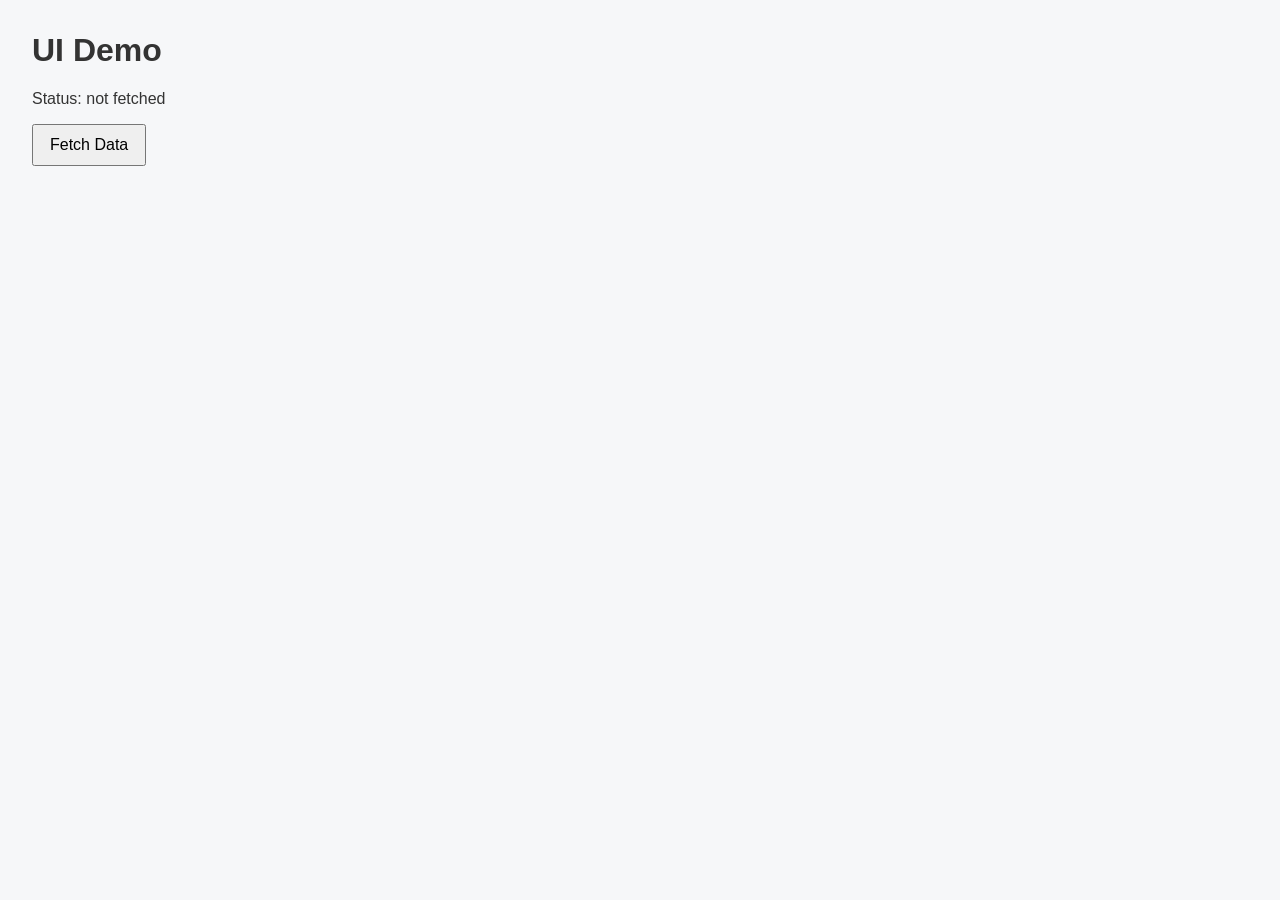
==== docs/index.html @ 7bee9abc "Initial static UI demo for GitHub Pages" ====
<!doctype html>
<html lang="en">
<head>
  <meta charset="UTF-8" />
  <meta name="viewport" content="width=device-width, initial-scale=1.0" />
  <title>UI Demo on GitHub Pages</title>
  <link rel="stylesheet" href="styles.css" />
</head>
<body>
  <header><h1>UI Demo</h1></header>
  <main>
    <p id="status">Status: not fetched</p>
    <button id="fetchBtn">Fetch Data</button>
    <pre id="output" aria-live="polite"></pre>
  </main>
  <script src="app.js"></script>
</body>
</html>
---- docs/styles.css ----
body { font-family: Arial, sans-serif; margin: 2rem; background: #f6f7f9; color: #333; }
header { margin-bottom: 1rem; }
button { padding: 0.6rem 1rem; font-size: 1rem; }
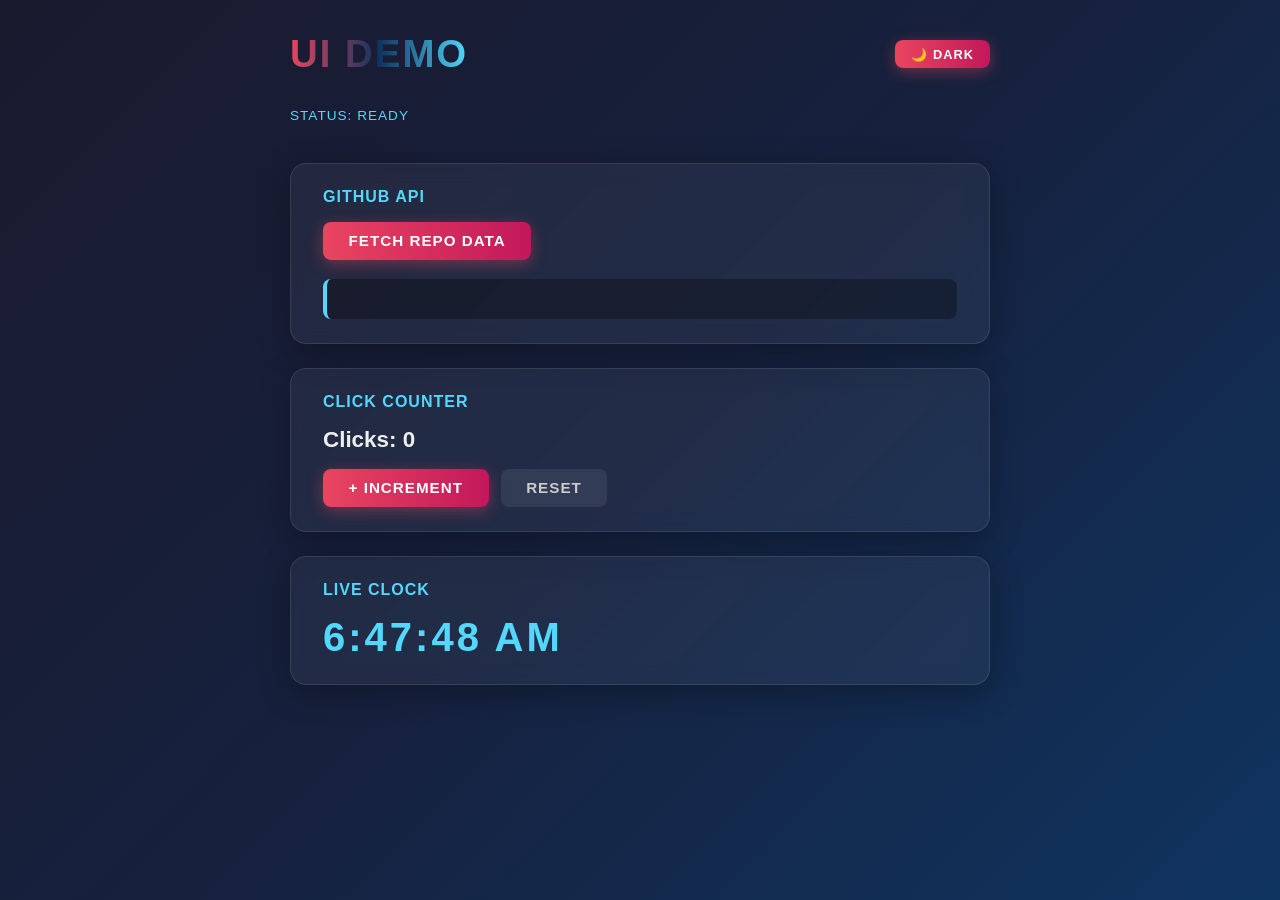
==== commit a4e4ae87: "fix: workflow permissions + add counter, clock, theme toggle (closes #2) - Add 'permissions: content" ====
--- a/docs/index.html
+++ b/docs/index.html
@@ -1,5 +1,5 @@
 <!doctype html>
-<html lang="en">
+<html lang="en" data-theme="dark">
 <head>
   <meta charset="UTF-8" />
   <meta name="viewport" content="width=device-width, initial-scale=1.0" />
@@ -7,12 +7,34 @@
   <link rel="stylesheet" href="styles.css" />
 </head>
 <body>
-  <header><h1>UI Demo</h1></header>
+  <header>
+    <h1>UI Demo</h1>
+    <button id="themeToggle" aria-label="Toggle theme">🌙 Dark</button>
+  </header>
   <main>
-    <p id="status">Status: not fetched</p>
-    <button id="fetchBtn">Fetch Data</button>
-    <pre id="output" aria-live="polite"></pre>
+    <p id="status">Status: ready</p>
+
+    <section class="card">
+      <h2>GitHub API</h2>
+      <button id="fetchBtn">Fetch Repo Data</button>
+      <pre id="output" aria-live="polite"></pre>
+    </section>
+
+    <section class="card">
+      <h2>Click Counter</h2>
+      <p class="counter-display">Clicks: <span id="count">0</span></p>
+      <div class="btn-row">
+        <button id="incrementBtn">+ Increment</button>
+        <button id="resetBtn" class="secondary">Reset</button>
+      </div>
+    </section>
+
+    <section class="card">
+      <h2>Live Clock</h2>
+      <p id="clock" class="clock">--:--:--</p>
+    </section>
   </main>
+
   <script src="app.js"></script>
 </body>
-</html>+</html>
--- a/docs/styles.css
+++ b/docs/styles.css
@@ -1,3 +1,161 @@
-body { font-family: Arial, sans-serif; margin: 2rem; background: #f6f7f9; color: #333; }
-header { margin-bottom: 1rem; }
-button { padding: 0.6rem 1rem; font-size: 1rem; }
+/* === Variables === */
+:root {
+  --bg: linear-gradient(135deg, #1a1a2e 0%, #16213e 50%, #0f3460 100%);
+  --card-bg: rgba(255, 255, 255, 0.05);
+  --card-border: rgba(255, 255, 255, 0.1);
+  --text: #eee;
+  --subtext: #53d8fb;
+  --accent: linear-gradient(90deg, #e94560, #c2185b);
+  --accent-shadow: rgba(233, 69, 96, 0.4);
+  --pre-bg: rgba(0, 0, 0, 0.3);
+  --pre-text: #a8edea;
+  --pre-border: #53d8fb;
+  --secondary-bg: rgba(255,255,255,0.08);
+  --secondary-text: #ccc;
+}
+
+[data-theme="light"] {
+  --bg: linear-gradient(135deg, #e8eaf6 0%, #e3f2fd 50%, #bbdefb 100%);
+  --card-bg: rgba(255, 255, 255, 0.75);
+  --card-border: rgba(0, 0, 0, 0.1);
+  --text: #1a1a2e;
+  --subtext: #0f3460;
+  --pre-bg: rgba(0, 0, 0, 0.05);
+  --pre-text: #c2185b;
+  --pre-border: #0f3460;
+  --secondary-bg: rgba(0,0,0,0.08);
+  --secondary-text: #333;
+}
+
+/* === Reset & Base === */
+*, *::before, *::after { box-sizing: border-box; margin: 0; padding: 0; }
+
+body {
+  font-family: 'Segoe UI', Arial, sans-serif;
+  background: var(--bg);
+  min-height: 100vh;
+  color: var(--text);
+  display: flex;
+  flex-direction: column;
+  align-items: center;
+  padding: 2rem;
+  transition: background 0.3s;
+}
+
+/* === Header === */
+header {
+  width: 100%;
+  max-width: 700px;
+  display: flex;
+  align-items: center;
+  justify-content: space-between;
+  margin-bottom: 2rem;
+}
+
+header h1 {
+  font-size: 2.4rem;
+  background: linear-gradient(90deg, #e94560, #0f3460, #53d8fb);
+  -webkit-background-clip: text;
+  -webkit-text-fill-color: transparent;
+  background-clip: text;
+  letter-spacing: 2px;
+  text-transform: uppercase;
+}
+
+/* === Main === */
+main {
+  display: flex;
+  flex-direction: column;
+  gap: 1.5rem;
+  width: 100%;
+  max-width: 700px;
+}
+
+/* === Cards === */
+.card {
+  background: var(--card-bg);
+  border: 1px solid var(--card-border);
+  backdrop-filter: blur(10px);
+  border-radius: 16px;
+  padding: 1.5rem 2rem;
+  box-shadow: 0 8px 32px rgba(0, 0, 0, 0.3);
+}
+
+.card h2 {
+  font-size: 1rem;
+  letter-spacing: 1px;
+  text-transform: uppercase;
+  color: var(--subtext);
+  margin-bottom: 1rem;
+}
+
+/* === Status === */
+#status {
+  font-size: 0.85rem;
+  color: var(--subtext);
+  margin-bottom: 1rem;
+  letter-spacing: 1px;
+  text-transform: uppercase;
+}
+
+/* === Buttons === */
+button {
+  padding: 0.65rem 1.6rem;
+  font-size: 0.95rem;
+  font-weight: bold;
+  border: none;
+  border-radius: 8px;
+  cursor: pointer;
+  background: var(--accent);
+  color: #fff;
+  letter-spacing: 1px;
+  text-transform: uppercase;
+  transition: transform 0.15s, box-shadow 0.15s;
+  box-shadow: 0 4px 15px var(--accent-shadow);
+}
+
+button:hover { transform: translateY(-2px); box-shadow: 0 6px 20px var(--accent-shadow); }
+button:active { transform: translateY(0); }
+
+button.secondary {
+  background: var(--secondary-bg);
+  color: var(--secondary-text);
+  box-shadow: none;
+}
+button.secondary:hover { box-shadow: none; opacity: 0.85; }
+
+#themeToggle {
+  font-size: 0.8rem;
+  padding: 0.4rem 1rem;
+}
+
+/* === Counter === */
+.counter-display {
+  font-size: 1.4rem;
+  margin-bottom: 1rem;
+  font-weight: 600;
+}
+.btn-row { display: flex; gap: 0.75rem; flex-wrap: wrap; }
+
+/* === Clock === */
+.clock {
+  font-size: 2.5rem;
+  font-variant-numeric: tabular-nums;
+  letter-spacing: 3px;
+  color: var(--subtext);
+  font-weight: 700;
+}
+
+/* === Output === */
+#output {
+  margin-top: 1.2rem;
+  background: var(--pre-bg);
+  border-left: 4px solid var(--pre-border);
+  border-radius: 8px;
+  padding: 1rem 1.2rem;
+  font-size: 0.9rem;
+  color: var(--pre-text);
+  white-space: pre-wrap;
+  min-height: 2.5rem;
+  line-height: 1.6;
+}
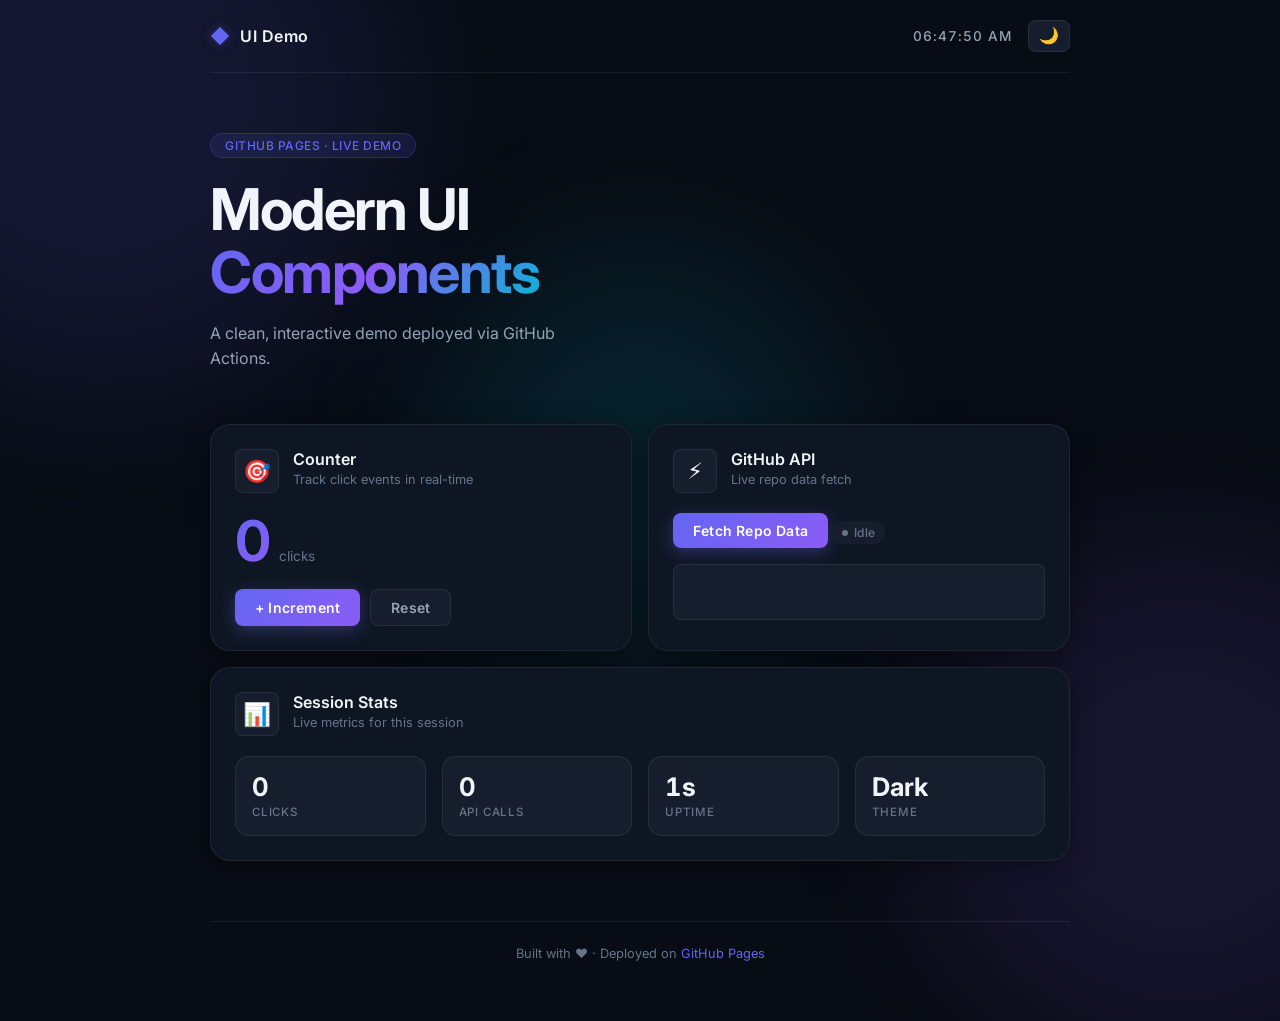
==== commit 29289051: "feat: modern UI redesign - Clean Inter font + CSS design tokens - Animated ambient background blobs " ====
--- a/docs/index.html
+++ b/docs/index.html
@@ -3,37 +3,111 @@
 <head>
   <meta charset="UTF-8" />
   <meta name="viewport" content="width=device-width, initial-scale=1.0" />
-  <title>UI Demo on GitHub Pages</title>
+  <title>UI Demo</title>
+  <link rel="preconnect" href="https://fonts.googleapis.com" />
+  <link rel="preconnect" href="https://fonts.gstatic.com" crossorigin />
+  <link href="https://fonts.googleapis.com/css2?family=Inter:wght@300;400;500;600;700&display=swap" rel="stylesheet" />
   <link rel="stylesheet" href="styles.css" />
 </head>
 <body>
-  <header>
-    <h1>UI Demo</h1>
-    <button id="themeToggle" aria-label="Toggle theme">🌙 Dark</button>
-  </header>
-  <main>
-    <p id="status">Status: ready</p>
+  <!-- Ambient background blobs -->
+  <div class="bg-blob blob-1"></div>
+  <div class="bg-blob blob-2"></div>
+  <div class="bg-blob blob-3"></div>
 
-    <section class="card">
-      <h2>GitHub API</h2>
-      <button id="fetchBtn">Fetch Repo Data</button>
-      <pre id="output" aria-live="polite"></pre>
+  <div class="app">
+    <!-- Navbar -->
+    <nav class="navbar">
+      <div class="nav-brand">
+        <span class="nav-logo">◆</span>
+        <span class="nav-title">UI Demo</span>
+      </div>
+      <div class="nav-actions">
+        <span id="clock" class="nav-clock">--:--:--</span>
+        <button id="themeToggle" class="icon-btn" aria-label="Toggle theme" title="Toggle theme">
+          <span class="theme-icon">🌙</span>
+        </button>
+      </div>
+    </nav>
+
+    <!-- Hero -->
+    <section class="hero">
+      <div class="hero-badge">GitHub Pages · Live Demo</div>
+      <h1 class="hero-title">Modern UI<br /><span class="gradient-text">Components</span></h1>
+      <p class="hero-sub">A clean, interactive demo deployed via GitHub Actions.</p>
     </section>
 
-    <section class="card">
-      <h2>Click Counter</h2>
-      <p class="counter-display">Clicks: <span id="count">0</span></p>
-      <div class="btn-row">
-        <button id="incrementBtn">+ Increment</button>
-        <button id="resetBtn" class="secondary">Reset</button>
+    <!-- Cards grid -->
+    <div class="grid">
+
+      <!-- Counter card -->
+      <div class="card">
+        <div class="card-header">
+          <div class="card-icon">🎯</div>
+          <div>
+            <h2 class="card-title">Counter</h2>
+            <p class="card-desc">Track click events in real-time</p>
+          </div>
+        </div>
+        <div class="counter-display">
+          <span id="count">0</span>
+          <span class="counter-label">clicks</span>
+        </div>
+        <div class="btn-row">
+          <button id="incrementBtn" class="btn btn-primary">+ Increment</button>
+          <button id="resetBtn" class="btn btn-ghost">Reset</button>
+        </div>
       </div>
-    </section>
 
-    <section class="card">
-      <h2>Live Clock</h2>
-      <p id="clock" class="clock">--:--:--</p>
-    </section>
-  </main>
+      <!-- GitHub API card -->
+      <div class="card">
+        <div class="card-header">
+          <div class="card-icon">⚡</div>
+          <div>
+            <h2 class="card-title">GitHub API</h2>
+            <p class="card-desc">Live repo data fetch</p>
+          </div>
+        </div>
+        <button id="fetchBtn" class="btn btn-primary" style="margin-bottom:1rem">Fetch Repo Data</button>
+        <div id="fetchStatus" class="status-pill status-idle">Idle</div>
+        <pre id="output" aria-live="polite"></pre>
+      </div>
+
+      <!-- Stats card -->
+      <div class="card card-wide">
+        <div class="card-header">
+          <div class="card-icon">📊</div>
+          <div>
+            <h2 class="card-title">Session Stats</h2>
+            <p class="card-desc">Live metrics for this session</p>
+          </div>
+        </div>
+        <div class="stats-grid">
+          <div class="stat">
+            <span class="stat-value" id="statClicks">0</span>
+            <span class="stat-label">Clicks</span>
+          </div>
+          <div class="stat">
+            <span class="stat-value" id="statFetches">0</span>
+            <span class="stat-label">API Calls</span>
+          </div>
+          <div class="stat">
+            <span class="stat-value" id="statUptime">0s</span>
+            <span class="stat-label">Uptime</span>
+          </div>
+          <div class="stat">
+            <span class="stat-value" id="statTheme">Dark</span>
+            <span class="stat-label">Theme</span>
+          </div>
+        </div>
+      </div>
+
+    </div>
+
+    <footer class="footer">
+      Built with ♥ · Deployed on <a href="https://pages.github.com" target="_blank">GitHub Pages</a>
+    </footer>
+  </div>
 
   <script src="app.js"></script>
 </body>
--- a/docs/styles.css
+++ b/docs/styles.css
@@ -1,161 +1,463 @@
-/* === Variables === */
+/* =============================================
+   TOKENS
+   ============================================= */
 :root {
-  --bg: linear-gradient(135deg, #1a1a2e 0%, #16213e 50%, #0f3460 100%);
-  --card-bg: rgba(255, 255, 255, 0.05);
-  --card-border: rgba(255, 255, 255, 0.1);
-  --text: #eee;
-  --subtext: #53d8fb;
-  --accent: linear-gradient(90deg, #e94560, #c2185b);
-  --accent-shadow: rgba(233, 69, 96, 0.4);
-  --pre-bg: rgba(0, 0, 0, 0.3);
-  --pre-text: #a8edea;
-  --pre-border: #53d8fb;
-  --secondary-bg: rgba(255,255,255,0.08);
-  --secondary-text: #ccc;
+  --font: 'Inter', system-ui, -apple-system, sans-serif;
+
+  /* Dark theme */
+  --bg:          #080c14;
+  --surface:     #0f1623;
+  --surface-2:   #161e2e;
+  --border:      rgba(255,255,255,0.07);
+  --border-hover:rgba(255,255,255,0.15);
+  --text-1:      #f1f5f9;
+  --text-2:      #94a3b8;
+  --text-3:      #64748b;
+
+  --accent:      #6366f1;
+  --accent-2:    #8b5cf6;
+  --accent-glow: rgba(99,102,241,0.35);
+  --accent-soft: rgba(99,102,241,0.12);
+
+  --green:       #10b981;
+  --yellow:      #f59e0b;
+  --red:         #ef4444;
+
+  --radius-sm:   8px;
+  --radius:      14px;
+  --radius-lg:   20px;
+
+  --shadow:      0 4px 24px rgba(0,0,0,0.4);
+  --shadow-lg:   0 12px 48px rgba(0,0,0,0.6);
 }
 
 [data-theme="light"] {
-  --bg: linear-gradient(135deg, #e8eaf6 0%, #e3f2fd 50%, #bbdefb 100%);
-  --card-bg: rgba(255, 255, 255, 0.75);
-  --card-border: rgba(0, 0, 0, 0.1);
-  --text: #1a1a2e;
-  --subtext: #0f3460;
-  --pre-bg: rgba(0, 0, 0, 0.05);
-  --pre-text: #c2185b;
-  --pre-border: #0f3460;
-  --secondary-bg: rgba(0,0,0,0.08);
-  --secondary-text: #333;
-}
-
-/* === Reset & Base === */
+  --bg:          #f1f5f9;
+  --surface:     #ffffff;
+  --surface-2:   #f8fafc;
+  --border:      rgba(0,0,0,0.07);
+  --border-hover:rgba(0,0,0,0.15);
+  --text-1:      #0f172a;
+  --text-2:      #475569;
+  --text-3:      #94a3b8;
+  --accent-glow: rgba(99,102,241,0.15);
+  --accent-soft: rgba(99,102,241,0.08);
+  --shadow:      0 4px 24px rgba(0,0,0,0.08);
+  --shadow-lg:   0 12px 48px rgba(0,0,0,0.12);
+}
+
+/* =============================================
+   RESET
+   ============================================= */
 *, *::before, *::after { box-sizing: border-box; margin: 0; padding: 0; }
 
+html { scroll-behavior: smooth; }
+
 body {
-  font-family: 'Segoe UI', Arial, sans-serif;
+  font-family: var(--font);
   background: var(--bg);
+  color: var(--text-1);
   min-height: 100vh;
-  color: var(--text);
-  display: flex;
-  flex-direction: column;
-  align-items: center;
-  padding: 2rem;
-  transition: background 0.3s;
-}
-
-/* === Header === */
-header {
-  width: 100%;
-  max-width: 700px;
+  overflow-x: hidden;
+  transition: background 0.3s, color 0.3s;
+  -webkit-font-smoothing: antialiased;
+}
+
+/* =============================================
+   AMBIENT BLOBS
+   ============================================= */
+.bg-blob {
+  position: fixed;
+  border-radius: 50%;
+  filter: blur(80px);
+  opacity: 0.12;
+  pointer-events: none;
+  z-index: 0;
+  animation: drift 12s ease-in-out infinite alternate;
+}
+.blob-1 { width: 600px; height: 600px; background: #6366f1; top: -200px; left: -200px; animation-delay: 0s; }
+.blob-2 { width: 500px; height: 500px; background: #8b5cf6; bottom: -150px; right: -150px; animation-delay: -4s; }
+.blob-3 { width: 400px; height: 400px; background: #06b6d4; top: 50%; left: 50%; transform: translate(-50%,-50%); animation-delay: -8s; }
+
+[data-theme="light"] .bg-blob { opacity: 0.06; }
+
+@keyframes drift {
+  from { transform: translate(0, 0) scale(1); }
+  to   { transform: translate(30px, 20px) scale(1.05); }
+}
+.blob-3 {
+  animation-name: drift3;
+}
+@keyframes drift3 {
+  from { transform: translate(-50%, -50%) scale(1); }
+  to   { transform: translate(calc(-50% + 20px), calc(-50% + 15px)) scale(1.04); }
+}
+
+/* =============================================
+   LAYOUT
+   ============================================= */
+.app {
+  position: relative;
+  z-index: 1;
+  max-width: 900px;
+  margin: 0 auto;
+  padding: 0 20px 60px;
+}
+
+/* =============================================
+   NAVBAR
+   ============================================= */
+.navbar {
   display: flex;
   align-items: center;
   justify-content: space-between;
-  margin-bottom: 2rem;
-}
-
-header h1 {
-  font-size: 2.4rem;
-  background: linear-gradient(90deg, #e94560, #0f3460, #53d8fb);
+  padding: 20px 0;
+  border-bottom: 1px solid var(--border);
+  margin-bottom: 60px;
+}
+
+.nav-brand {
+  display: flex;
+  align-items: center;
+  gap: 10px;
+}
+
+.nav-logo {
+  font-size: 1.2rem;
+  color: var(--accent);
+  filter: drop-shadow(0 0 6px var(--accent-glow));
+}
+
+.nav-title {
+  font-size: 1rem;
+  font-weight: 600;
+  letter-spacing: 0.5px;
+  color: var(--text-1);
+}
+
+.nav-actions {
+  display: flex;
+  align-items: center;
+  gap: 16px;
+}
+
+.nav-clock {
+  font-size: 0.85rem;
+  font-weight: 500;
+  color: var(--text-2);
+  font-variant-numeric: tabular-nums;
+  letter-spacing: 1px;
+}
+
+.icon-btn {
+  background: var(--surface-2);
+  border: 1px solid var(--border);
+  border-radius: var(--radius-sm);
+  padding: 7px 10px;
+  cursor: pointer;
+  font-size: 1rem;
+  line-height: 1;
+  transition: border-color 0.2s, background 0.2s;
+  color: var(--text-1);
+}
+.icon-btn:hover { border-color: var(--border-hover); background: var(--surface); }
+
+/* =============================================
+   HERO
+   ============================================= */
+.hero {
+  margin-bottom: 52px;
+}
+
+.hero-badge {
+  display: inline-flex;
+  align-items: center;
+  gap: 6px;
+  background: var(--accent-soft);
+  border: 1px solid rgba(99,102,241,0.25);
+  border-radius: 100px;
+  padding: 4px 14px;
+  font-size: 0.75rem;
+  font-weight: 500;
+  color: var(--accent);
+  letter-spacing: 0.5px;
+  text-transform: uppercase;
+  margin-bottom: 20px;
+}
+
+.hero-title {
+  font-size: clamp(2.4rem, 5vw, 3.6rem);
+  font-weight: 700;
+  line-height: 1.1;
+  letter-spacing: -1.5px;
+  margin-bottom: 16px;
+  color: var(--text-1);
+}
+
+.gradient-text {
+  background: linear-gradient(135deg, var(--accent) 0%, var(--accent-2) 50%, #06b6d4 100%);
   -webkit-background-clip: text;
   -webkit-text-fill-color: transparent;
   background-clip: text;
-  letter-spacing: 2px;
+}
+
+.hero-sub {
+  font-size: 1rem;
+  color: var(--text-2);
+  font-weight: 400;
+  line-height: 1.6;
+  max-width: 400px;
+}
+
+/* =============================================
+   GRID
+   ============================================= */
+.grid {
+  display: grid;
+  grid-template-columns: 1fr 1fr;
+  gap: 16px;
+}
+
+@media (max-width: 600px) {
+  .grid { grid-template-columns: 1fr; }
+}
+
+/* =============================================
+   CARDS
+   ============================================= */
+.card {
+  background: var(--surface);
+  border: 1px solid var(--border);
+  border-radius: var(--radius-lg);
+  padding: 24px;
+  box-shadow: var(--shadow);
+  transition: border-color 0.2s, box-shadow 0.2s, transform 0.2s;
+}
+
+.card:hover {
+  border-color: var(--border-hover);
+  box-shadow: var(--shadow-lg);
+  transform: translateY(-2px);
+}
+
+.card-wide {
+  grid-column: 1 / -1;
+}
+
+.card-header {
+  display: flex;
+  align-items: flex-start;
+  gap: 14px;
+  margin-bottom: 20px;
+}
+
+.card-icon {
+  font-size: 1.4rem;
+  background: var(--surface-2);
+  border: 1px solid var(--border);
+  border-radius: var(--radius-sm);
+  width: 44px;
+  height: 44px;
+  display: flex;
+  align-items: center;
+  justify-content: center;
+  flex-shrink: 0;
+}
+
+.card-title {
+  font-size: 1rem;
+  font-weight: 600;
+  color: var(--text-1);
+  margin-bottom: 3px;
+}
+
+.card-desc {
+  font-size: 0.8rem;
+  color: var(--text-3);
+  font-weight: 400;
+}
+
+/* =============================================
+   COUNTER
+   ============================================= */
+.counter-display {
+  display: flex;
+  align-items: baseline;
+  gap: 8px;
+  margin-bottom: 20px;
+}
+
+#count {
+  font-size: 3.5rem;
+  font-weight: 700;
+  line-height: 1;
+  font-variant-numeric: tabular-nums;
+  background: linear-gradient(135deg, var(--accent), var(--accent-2));
+  -webkit-background-clip: text;
+  -webkit-text-fill-color: transparent;
+  background-clip: text;
+  transition: transform 0.1s;
+}
+
+#count.bump {
+  transform: scale(1.15);
+}
+
+.counter-label {
+  font-size: 0.85rem;
+  color: var(--text-3);
+  font-weight: 400;
+}
+
+/* =============================================
+   BUTTONS
+   ============================================= */
+.btn-row {
+  display: flex;
+  gap: 10px;
+  flex-wrap: wrap;
+}
+
+.btn {
+  padding: 9px 20px;
+  font-size: 0.875rem;
+  font-weight: 600;
+  font-family: var(--font);
+  border: none;
+  border-radius: var(--radius-sm);
+  cursor: pointer;
+  transition: transform 0.15s, box-shadow 0.15s, opacity 0.15s;
+  letter-spacing: 0.2px;
+}
+
+.btn:active { transform: scale(0.97); }
+
+.btn-primary {
+  background: linear-gradient(135deg, var(--accent), var(--accent-2));
+  color: #fff;
+  box-shadow: 0 4px 16px var(--accent-glow);
+}
+.btn-primary:hover { box-shadow: 0 6px 24px var(--accent-glow); opacity: 0.92; }
+
+.btn-ghost {
+  background: var(--surface-2);
+  border: 1px solid var(--border);
+  color: var(--text-2);
+}
+.btn-ghost:hover { border-color: var(--border-hover); color: var(--text-1); }
+
+/* =============================================
+   STATUS PILL
+   ============================================= */
+.status-pill {
+  display: inline-flex;
+  align-items: center;
+  gap: 6px;
+  font-size: 0.75rem;
+  font-weight: 500;
+  padding: 4px 10px;
+  border-radius: 100px;
+  margin-bottom: 12px;
+  letter-spacing: 0.3px;
+}
+.status-pill::before {
+  content: '';
+  width: 6px;
+  height: 6px;
+  border-radius: 50%;
+  flex-shrink: 0;
+}
+
+.status-idle   { background: var(--surface-2); color: var(--text-3); }
+.status-idle::before { background: var(--text-3); }
+
+.status-loading { background: rgba(245,158,11,0.1); color: var(--yellow); }
+.status-loading::before { background: var(--yellow); animation: pulse 1s infinite; }
+
+.status-success { background: rgba(16,185,129,0.1); color: var(--green); }
+.status-success::before { background: var(--green); }
+
+.status-error   { background: rgba(239,68,68,0.1); color: var(--red); }
+.status-error::before { background: var(--red); }
+
+@keyframes pulse {
+  0%, 100% { opacity: 1; }
+  50% { opacity: 0.3; }
+}
+
+/* =============================================
+   OUTPUT
+   ============================================= */
+#output {
+  background: var(--surface-2);
+  border: 1px solid var(--border);
+  border-radius: var(--radius-sm);
+  padding: 14px 16px;
+  font-size: 0.8rem;
+  color: var(--text-2);
+  white-space: pre-wrap;
+  min-height: 56px;
+  line-height: 1.7;
+  font-family: 'JetBrains Mono', 'Fira Code', 'Courier New', monospace;
+  transition: border-color 0.2s;
+}
+
+/* =============================================
+   STATS
+   ============================================= */
+.stats-grid {
+  display: grid;
+  grid-template-columns: repeat(4, 1fr);
+  gap: 16px;
+}
+
+@media (max-width: 600px) {
+  .stats-grid { grid-template-columns: repeat(2, 1fr); }
+}
+
+.stat {
+  background: var(--surface-2);
+  border: 1px solid var(--border);
+  border-radius: var(--radius);
+  padding: 16px;
+  display: flex;
+  flex-direction: column;
+  gap: 4px;
+  transition: border-color 0.2s;
+}
+
+.stat:hover { border-color: var(--border-hover); }
+
+.stat-value {
+  font-size: 1.6rem;
+  font-weight: 700;
+  font-variant-numeric: tabular-nums;
+  color: var(--text-1);
+  line-height: 1.1;
+}
+
+.stat-label {
+  font-size: 0.72rem;
+  font-weight: 500;
+  color: var(--text-3);
   text-transform: uppercase;
-}
-
-/* === Main === */
-main {
-  display: flex;
-  flex-direction: column;
-  gap: 1.5rem;
-  width: 100%;
-  max-width: 700px;
-}
-
-/* === Cards === */
-.card {
-  background: var(--card-bg);
-  border: 1px solid var(--card-border);
-  backdrop-filter: blur(10px);
-  border-radius: 16px;
-  padding: 1.5rem 2rem;
-  box-shadow: 0 8px 32px rgba(0, 0, 0, 0.3);
-}
-
-.card h2 {
-  font-size: 1rem;
-  letter-spacing: 1px;
-  text-transform: uppercase;
-  color: var(--subtext);
-  margin-bottom: 1rem;
-}
-
-/* === Status === */
-#status {
-  font-size: 0.85rem;
-  color: var(--subtext);
-  margin-bottom: 1rem;
-  letter-spacing: 1px;
-  text-transform: uppercase;
-}
-
-/* === Buttons === */
-button {
-  padding: 0.65rem 1.6rem;
-  font-size: 0.95rem;
-  font-weight: bold;
-  border: none;
-  border-radius: 8px;
-  cursor: pointer;
-  background: var(--accent);
-  color: #fff;
-  letter-spacing: 1px;
-  text-transform: uppercase;
-  transition: transform 0.15s, box-shadow 0.15s;
-  box-shadow: 0 4px 15px var(--accent-shadow);
-}
-
-button:hover { transform: translateY(-2px); box-shadow: 0 6px 20px var(--accent-shadow); }
-button:active { transform: translateY(0); }
-
-button.secondary {
-  background: var(--secondary-bg);
-  color: var(--secondary-text);
-  box-shadow: none;
-}
-button.secondary:hover { box-shadow: none; opacity: 0.85; }
-
-#themeToggle {
+  letter-spacing: 0.8px;
+}
+
+/* =============================================
+   FOOTER
+   ============================================= */
+.footer {
+  margin-top: 60px;
+  text-align: center;
   font-size: 0.8rem;
-  padding: 0.4rem 1rem;
-}
-
-/* === Counter === */
-.counter-display {
-  font-size: 1.4rem;
-  margin-bottom: 1rem;
-  font-weight: 600;
-}
-.btn-row { display: flex; gap: 0.75rem; flex-wrap: wrap; }
-
-/* === Clock === */
-.clock {
-  font-size: 2.5rem;
-  font-variant-numeric: tabular-nums;
-  letter-spacing: 3px;
-  color: var(--subtext);
-  font-weight: 700;
-}
-
-/* === Output === */
-#output {
-  margin-top: 1.2rem;
-  background: var(--pre-bg);
-  border-left: 4px solid var(--pre-border);
-  border-radius: 8px;
-  padding: 1rem 1.2rem;
-  font-size: 0.9rem;
-  color: var(--pre-text);
-  white-space: pre-wrap;
-  min-height: 2.5rem;
-  line-height: 1.6;
-}
+  color: var(--text-3);
+  border-top: 1px solid var(--border);
+  padding-top: 24px;
+}
+
+.footer a {
+  color: var(--accent);
+  text-decoration: none;
+}
+.footer a:hover { text-decoration: underline; }
